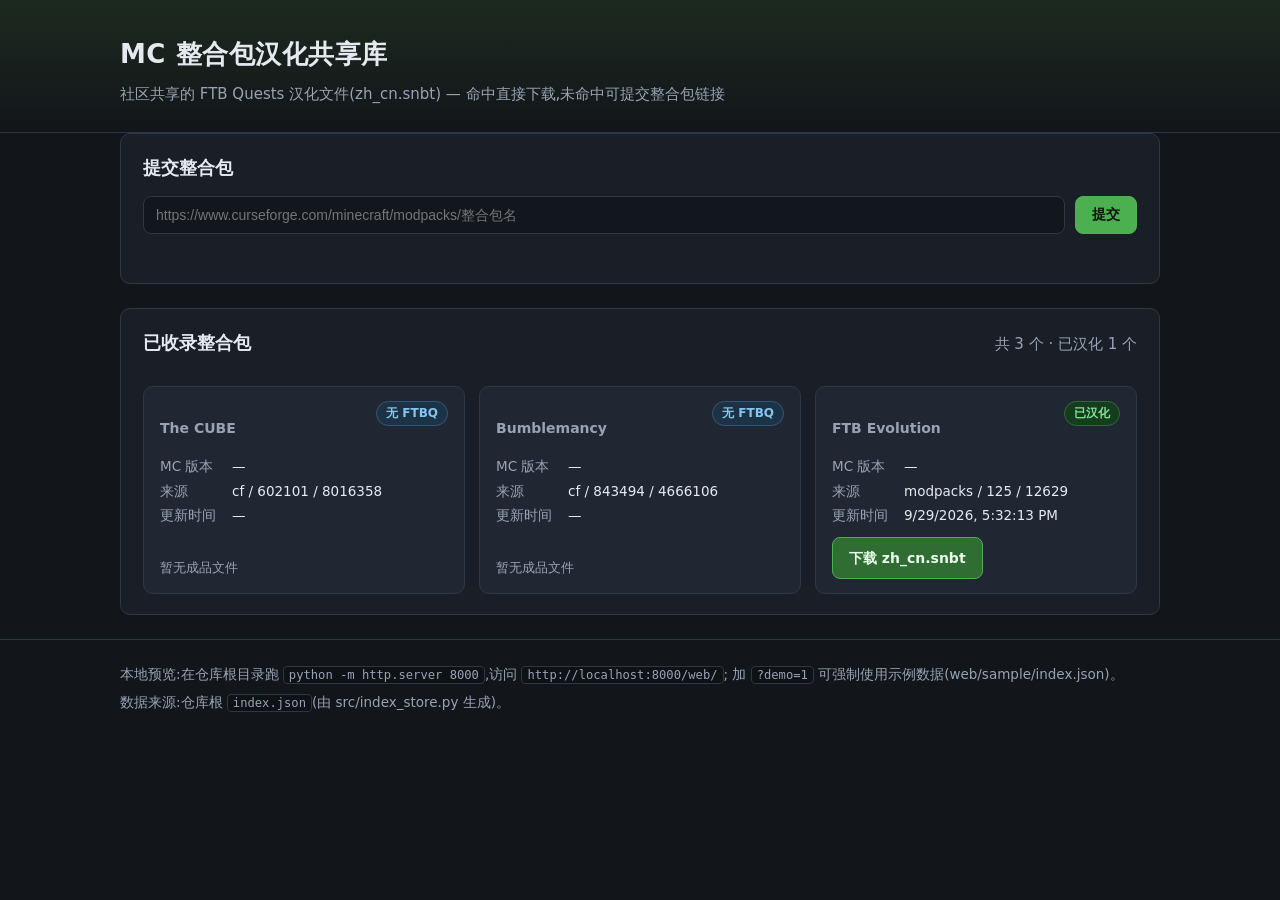
==== web/index.html @ a4ace609 "初始化:FTB Quests 整合包汉化众包库 MVP - src/fetch.py 下载检测(CF链接解析/Range检测FTBQ/modpacks.ch+CDN抽取) - src/snbt.py " ====
<!doctype html>
<html lang="zh-CN">
<head>
<meta charset="utf-8">
<meta name="viewport" content="width=device-width, initial-scale=1">
<title>MC 整合包汉化共享库</title>
<link rel="stylesheet" href="styles.css">
</head>
<body>
<header class="site-header">
  <div class="wrap">
    <h1>MC 整合包汉化共享库</h1>
    <p class="subtitle">社区共享的 FTB Quests 汉化文件(zh_cn.snbt)&nbsp;—&nbsp;命中直接下载,未命中可提交整合包链接</p>
  </div>
</header>

<main class="wrap">
  <section class="panel" id="submit-panel">
    <h2>提交整合包</h2>
    <form id="submit-form" novalidate>
      <input id="cf-url" type="url" name="cfUrl" required autocomplete="off" spellcheck="false"
             placeholder="https://www.curseforge.com/minecraft/modpacks/整合包名">
      <button type="submit" class="btn btn-primary">提交</button>
    </form>
    <p class="form-hint" id="form-hint" role="status" aria-live="polite"></p>

    <div id="queue-wrap" hidden>
      <h3>本地待办(仅存在本机浏览器,尚未进入仓库任务队列)</h3>
      <ul id="queue-list" class="queue-list"></ul>
    </div>
  </section>

  <section class="panel" id="list-panel">
    <div class="list-head">
      <h2>已收录整合包</h2>
      <span id="list-meta" class="muted"></span>
    </div>
    <p id="demo-banner" class="banner" hidden></p>
    <div id="grid" class="grid"></div>
    <p id="empty-state" class="empty" hidden>还没有收录任何整合包,提交第一个吧。</p>
    <p id="error-state" class="error" hidden></p>
  </section>
</main>

<footer class="site-footer">
  <div class="wrap">
    <p>本地预览:在仓库根目录跑 <code>python -m http.server 8000</code>,访问 <code>http://localhost:8000/web/</code>;
       加 <code>?demo=1</code> 可强制使用示例数据(web/sample/index.json)。</p>
    <p class="muted">数据来源:仓库根 <code>index.json</code>(由 src/index_store.py 生成)。</p>
  </div>
</footer>

<script src="config.js"></script>
<script src="main.js"></script>
</body>
</html>
---- web/styles.css ----
/* MC 整合包汉化共享库 —— 样式(纯 CSS,无外部依赖) */

:root {
  --bg: #12151a;
  --bg-panel: #1a1f27;
  --bg-card: #202733;
  --bg-card-hover: #263041;
  --border: #2e3745;
  --text: #e6eaf0;
  --text-dim: #97a3b4;
  --accent: #4caf50;
  --accent-dim: #2f6d33;
  --link: #6cb6ff;
  --err: #ff6b6b;
  --ok: #6bd68a;
  --radius: 10px;
}

* { box-sizing: border-box; }

body {
  margin: 0;
  background: var(--bg);
  color: var(--text);
  font: 15px/1.6 "Segoe UI", "Microsoft YaHei", system-ui, sans-serif;
}

.wrap { max-width: 1080px; margin: 0 auto; padding: 0 20px; }

code {
  background: #0e1116;
  border: 1px solid var(--border);
  border-radius: 4px;
  padding: 1px 5px;
  font-size: 0.9em;
}

/* ── 头部 ─────────────────────────────────────────────── */
.site-header {
  background: linear-gradient(180deg, #1d2a1f 0%, var(--bg) 100%);
  border-bottom: 1px solid var(--border);
  padding: 34px 0 26px;
}
.site-header h1 { margin: 0 0 6px; font-size: 26px; letter-spacing: 0.5px; }
.subtitle { margin: 0; color: var(--text-dim); }

/* ── 面板 ─────────────────────────────────────────────── */
main { padding: 24px 20px 8px; }

.panel {
  background: var(--bg-panel);
  border: 1px solid var(--border);
  border-radius: var(--radius);
  padding: 20px 22px;
  margin-bottom: 24px;
}
.panel h2 { margin: 0 0 14px; font-size: 18px; }
.panel h3 { margin: 18px 0 8px; font-size: 14px; color: var(--text-dim); font-weight: 600; }

/* ── 提交表单 ─────────────────────────────────────────── */
#submit-form { display: flex; gap: 10px; flex-wrap: wrap; }

#cf-url {
  flex: 1 1 420px;
  min-width: 0;
  padding: 10px 12px;
  border-radius: 8px;
  border: 1px solid var(--border);
  background: #12161d;
  color: var(--text);
  font-size: 14px;
}
#cf-url:focus { outline: 2px solid var(--accent-dim); border-color: var(--accent); }

.btn {
  display: inline-block;
  border: 1px solid var(--border);
  border-radius: 8px;
  padding: 9px 16px;
  font-size: 14px;
  text-decoration: none;
  cursor: pointer;
  background: var(--bg-card);
  color: var(--text);
}
.btn:hover { background: var(--bg-card-hover); }

.btn-primary {
  background: var(--accent);
  border-color: var(--accent);
  color: #0b140c;
  font-weight: 600;
}
.btn-primary:hover { background: #59c25d; }

.btn-download {
  background: var(--accent-dim);
  border-color: var(--accent);
  color: #eaffea;
  font-weight: 600;
}
.btn-download:hover { background: #3c8441; }

.btn-disabled { opacity: 0.55; cursor: not-allowed; }

.form-hint { min-height: 1.4em; margin: 10px 0 0; font-size: 13.5px; color: var(--text-dim); }
.form-hint.ok { color: var(--ok); }
.form-hint.err { color: var(--err); }

/* ── 本地待办 ─────────────────────────────────────────── */
.queue-list { list-style: none; margin: 0; padding: 0; }
.queue-list li {
  display: flex;
  align-items: center;
  gap: 10px;
  padding: 8px 10px;
  border: 1px solid var(--border);
  border-radius: 8px;
  margin-bottom: 6px;
  background: #161b22;
  font-size: 13.5px;
}
.queue-list a {
  color: var(--link);
  text-decoration: none;
  overflow: hidden;
  text-overflow: ellipsis;
  white-space: nowrap;
  flex: 1 1 auto;
}
.queue-list a:hover { text-decoration: underline; }
.queue-list time { flex: 0 0 auto; }

.btn-remove {
  flex: 0 0 auto;
  background: none;
  border: 1px solid var(--border);
  border-radius: 6px;
  color: var(--text-dim);
  font-size: 12px;
  padding: 3px 9px;
  cursor: pointer;
}
.btn-remove:hover { color: var(--err); border-color: var(--err); }

/* ── 列表 ─────────────────────────────────────────────── */
.list-head { display: flex; align-items: baseline; justify-content: space-between; gap: 12px; }

.grid {
  display: grid;
  grid-template-columns: repeat(auto-fill, minmax(300px, 1fr));
  gap: 14px;
  margin-top: 14px;
}

.card {
  background: var(--bg-card);
  border: 1px solid var(--border);
  border-radius: var(--radius);
  padding: 14px 16px;
  display: flex;
  flex-direction: column;
  gap: 10px;
  transition: background 0.15s, border-color 0.15s;
}
.card:hover { background: var(--bg-card-hover); border-color: #3b4759; }

.card-head { display: flex; align-items: flex-start; justify-content: space-between; gap: 10px; }
.card-title {
  margin: 0;
  font-size: 15.5px;
  line-height: 1.35;
  overflow: hidden;
  display: -webkit-box;
  -webkit-line-clamp: 2;
  -webkit-box-orient: vertical;
}
.card-body { display: flex; flex-direction: column; gap: 3px; font-size: 13.5px; }
.card-row { display: flex; gap: 8px; }
.card-key { flex: 0 0 64px; color: var(--text-dim); }
.card-val { color: var(--text); word-break: break-all; }
.card-foot { margin-top: auto; }

/* ── 状态徽章 ─────────────────────────────────────────── */
.badge {
  flex: 0 0 auto;
  font-size: 12px;
  font-weight: 600;
  padding: 2px 9px;
  border-radius: 999px;
  border: 1px solid transparent;
  white-space: nowrap;
}
.s-pending   { background: #4a3a12; color: #ffcf6b; border-color: #6d551b; }
.s-done      { background: #143d1d; color: #7fe094; border-color: #2b6b39; }
.s-failed    { background: #48191c; color: #ff9a9a; border-color: #7a2b30; }
.s-no-ftbq   { background: #1c3346; color: #86c5f0; border-color: #2f5878; }
.s-localized { background: #33204a; color: #c9a6f5; border-color: #563a78; }
.s-unknown   { background: #2a2f38; color: var(--text-dim); border-color: var(--border); }

/* ── 提示条 ───────────────────────────────────────────── */
.banner {
  margin: 10px 0 0;
  padding: 9px 12px;
  border: 1px solid #6d551b;
  border-radius: 8px;
  background: #33290f;
  color: #ffd98a;
  font-size: 13.5px;
}
.empty, .error {
  margin: 14px 0 0;
  padding: 12px;
  border-radius: 8px;
  border: 1px dashed var(--border);
  color: var(--text-dim);
}
.error { border: 1px solid #7a2b30; background: #2a1416; color: #ffb3b3; }

.muted { color: var(--text-dim); }
.small { font-size: 13px; }

/* ── 页脚 ─────────────────────────────────────────────── */
.site-footer {
  border-top: 1px solid var(--border);
  margin-top: 12px;
  padding: 18px 0 30px;
  color: var(--text-dim);
  font-size: 13.5px;
}
.site-footer p { margin: 6px 0; }

@media (max-width: 560px) {
  .site-header h1 { font-size: 21px; }
  .grid { grid-template-columns: 1fr; }
}
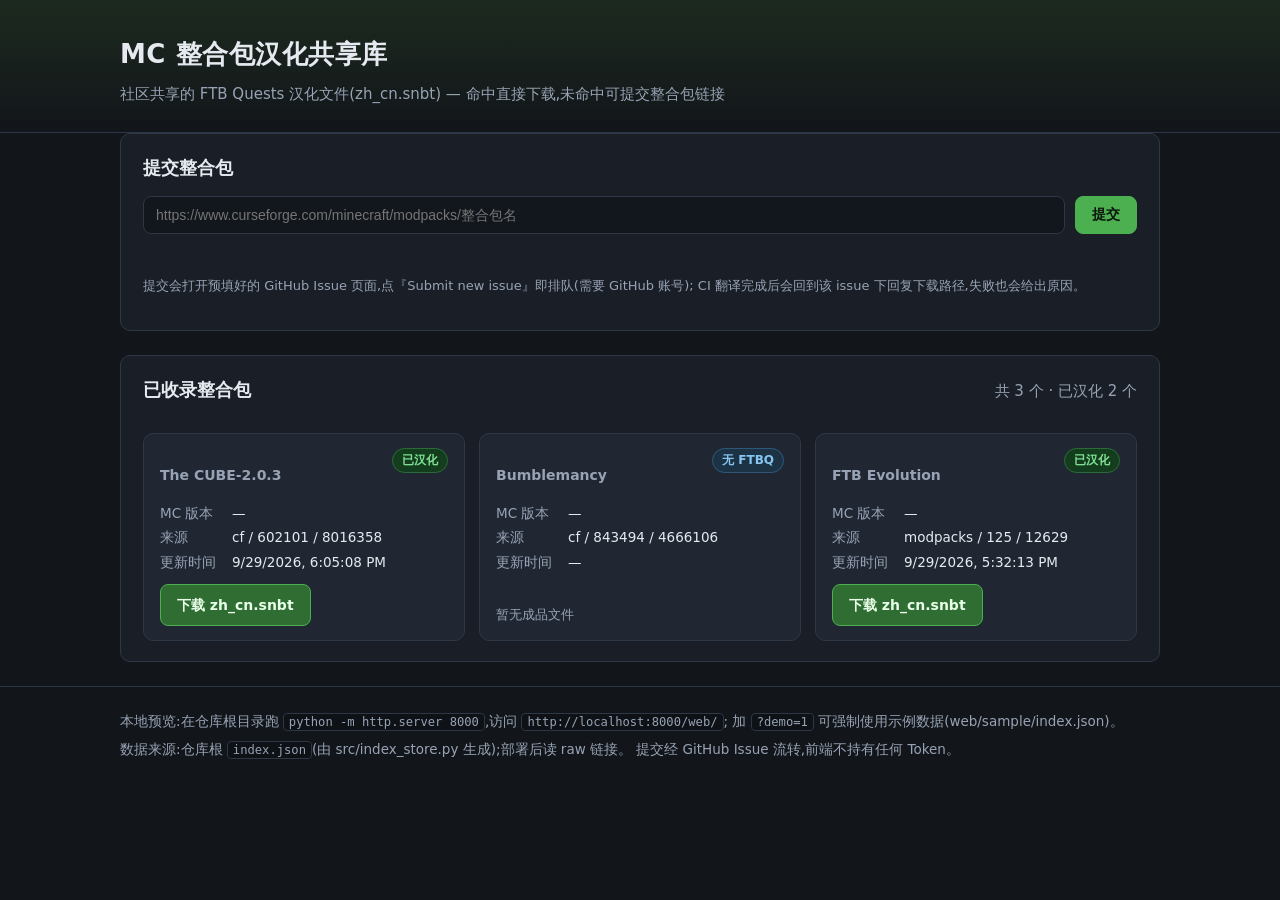
==== commit d0fe2253: "feat: 硬编码 chapters 双模式支持 + 端到端 main.py + issue 触发工作流 + 前端 - fetch.extract_quest_sources 返回 lang/hard" ====
--- a/web/index.html
+++ b/web/index.html
@@ -23,10 +23,12 @@
       <button type="submit" class="btn btn-primary">提交</button>
     </form>
     <p class="form-hint" id="form-hint" role="status" aria-live="polite"></p>
+    <p class="muted small">提交会打开预填好的 GitHub Issue 页面,点『Submit new issue』即排队(需要 GitHub 账号);
+       CI 翻译完成后会回到该 issue 下回复下载路径,失败也会给出原因。</p>
 
-    <div id="queue-wrap" hidden>
-      <h3>本地待办(仅存在本机浏览器,尚未进入仓库任务队列)</h3>
-      <ul id="queue-list" class="queue-list"></ul>
+    <div id="history-wrap" hidden>
+      <h3>本机提交记录(仅存在本浏览器,便于回查)</h3>
+      <ul id="history-list" class="queue-list"></ul>
     </div>
   </section>
 
@@ -46,7 +48,8 @@
   <div class="wrap">
     <p>本地预览:在仓库根目录跑 <code>python -m http.server 8000</code>,访问 <code>http://localhost:8000/web/</code>;
        加 <code>?demo=1</code> 可强制使用示例数据(web/sample/index.json)。</p>
-    <p class="muted">数据来源:仓库根 <code>index.json</code>(由 src/index_store.py 生成)。</p>
+    <p class="muted">数据来源:仓库根 <code>index.json</code>(由 src/index_store.py 生成);部署后读 raw 链接。
+       提交经 GitHub Issue 流转,前端不持有任何 Token。</p>
   </div>
 </footer>
 
